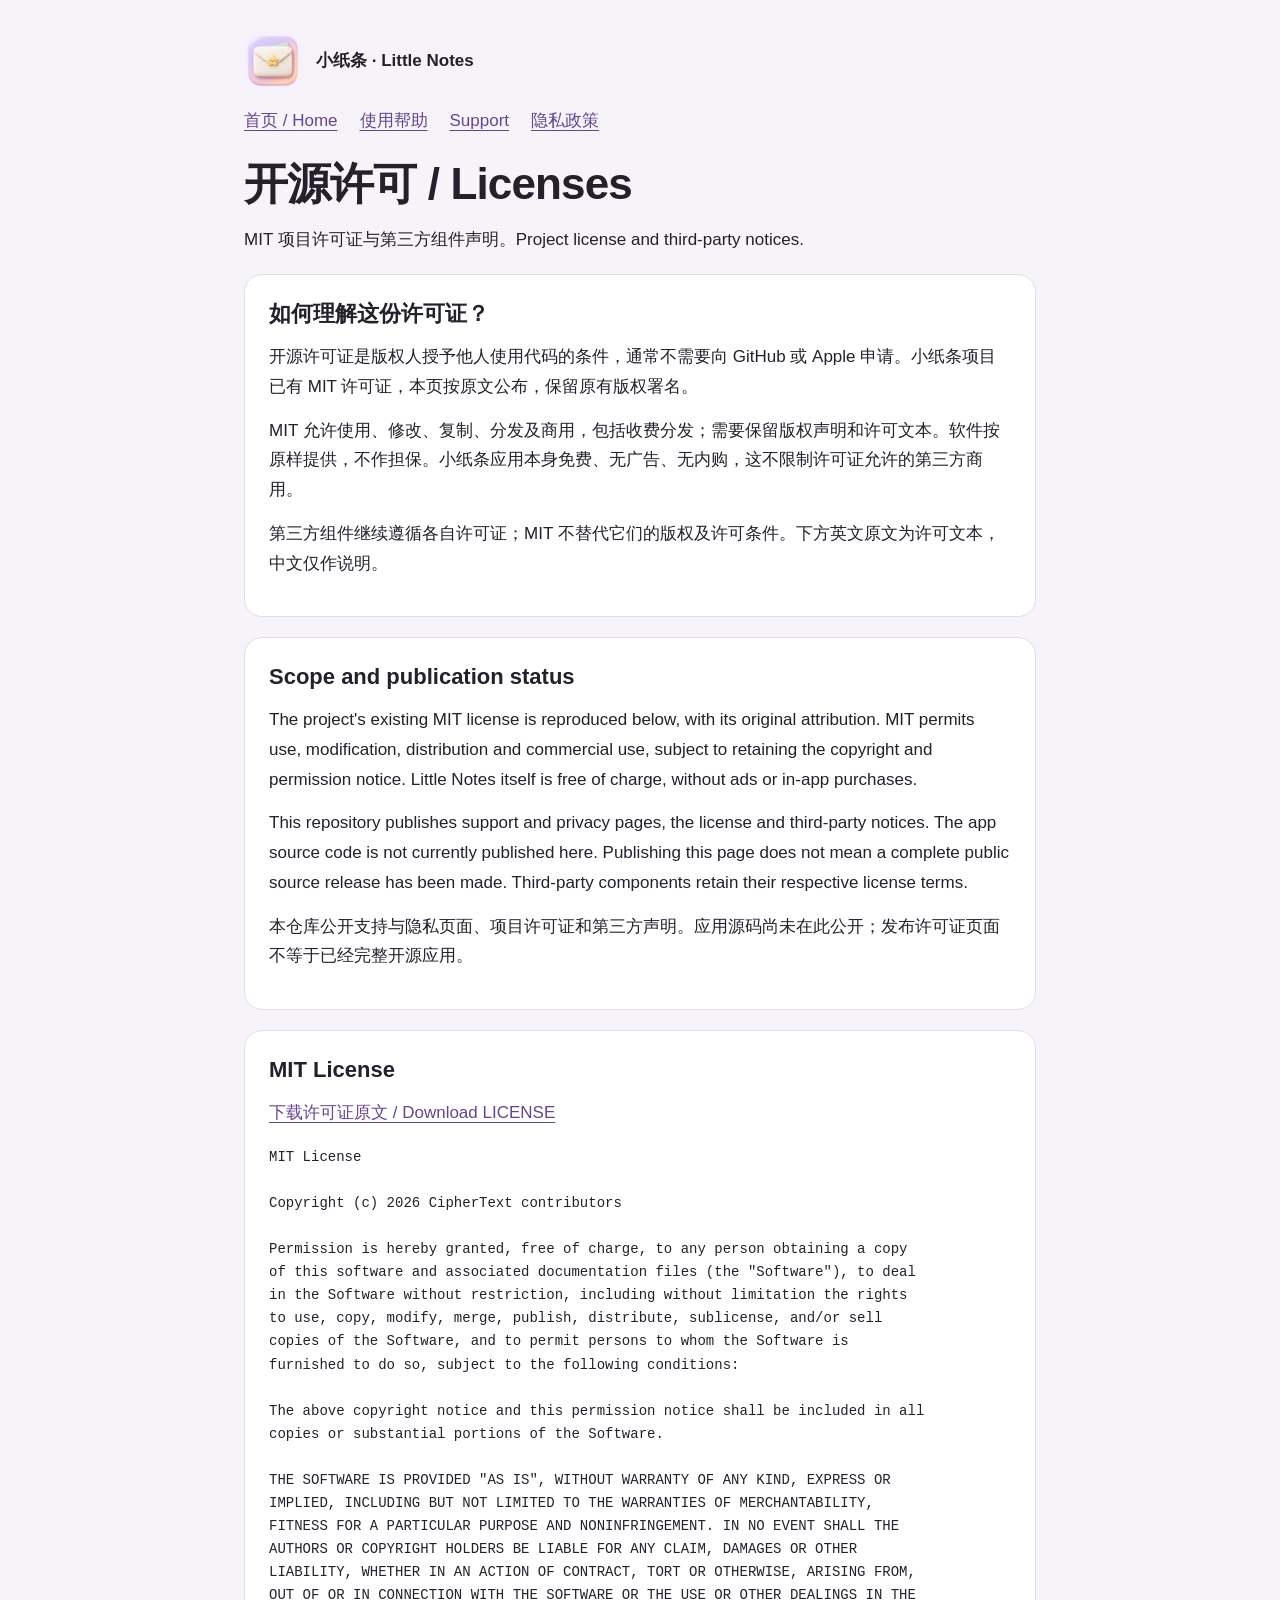
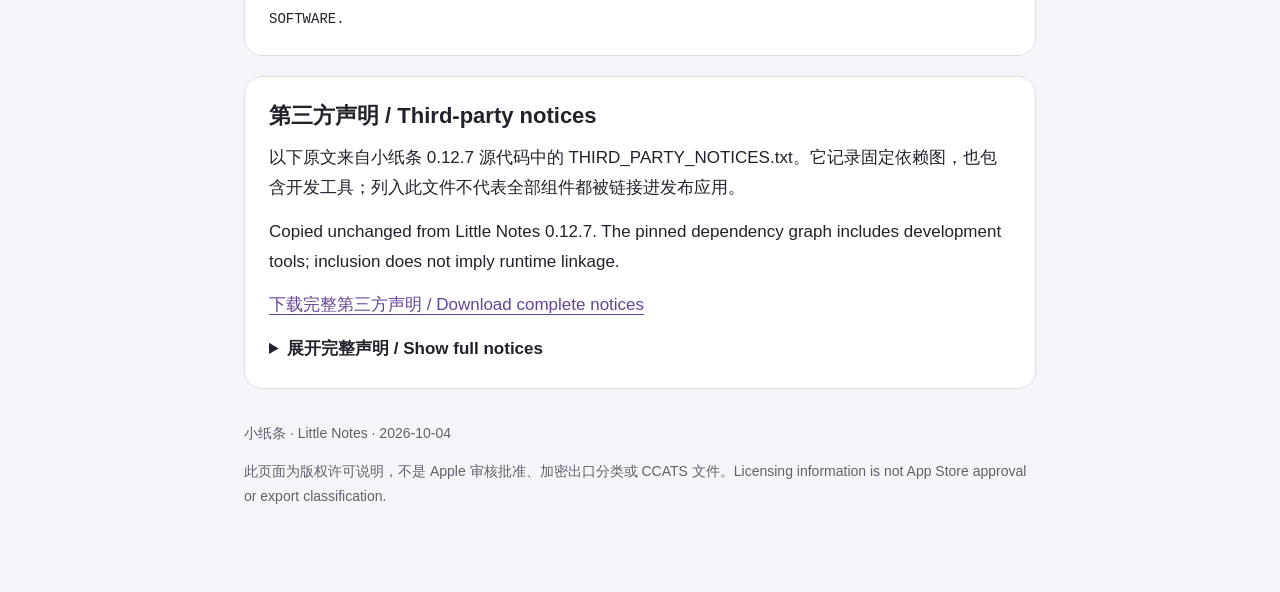
==== licenses.html @ b1f03fab "Publish MIT license and third-party notices Publish the project's existing MIT license and unchanged" ====
<!doctype html>
<html lang="zh-Hans"><head><meta charset="utf-8"><meta name="viewport" content="width=device-width,initial-scale=1"><meta name="description" content="小纸条的 MIT 许可证与第三方开源声明。Little Notes MIT license and third-party notices."><title>开源许可 · Licenses · 小纸条</title><link rel="stylesheet" href="style.css"></head>
<body><main><header><div class="brand"><img src="icon.png" alt="" width="58" height="58"><span>小纸条 · Little Notes</span></div><nav aria-label="Navigation"><a href="index.html">首页 / Home</a><a href="support-zh-Hans.html">使用帮助</a><a href="support-en.html" lang="en">Support</a><a href="privacy-zh-Hans.html">隐私政策</a></nav><h1>开源许可 <span lang="en">/ Licenses</span></h1><p>MIT 项目许可证与第三方组件声明。<span lang="en">Project license and third-party notices.</span></p></header>
<section><h2>如何理解这份许可证？</h2><p>开源许可证是版权人授予他人使用代码的条件，通常不需要向 GitHub 或 Apple 申请。小纸条项目已有 MIT 许可证，本页按原文公布，保留原有版权署名。</p><p>MIT 允许使用、修改、复制、分发及商用，包括收费分发；需要保留版权声明和许可文本。软件按原样提供，不作担保。小纸条应用本身免费、无广告、无内购，这不限制许可证允许的第三方商用。</p><p>第三方组件继续遵循各自许可证；MIT 不替代它们的版权及许可条件。下方英文原文为许可文本，中文仅作说明。</p></section>
<section lang="en"><h2>Scope and publication status</h2><p>The project's existing MIT license is reproduced below, with its original attribution. MIT permits use, modification, distribution and commercial use, subject to retaining the copyright and permission notice. Little Notes itself is free of charge, without ads or in-app purchases.</p><p>This repository publishes support and privacy pages, the license and third-party notices. The app source code is not currently published here. Publishing this page does not mean a complete public source release has been made. Third-party components retain their respective license terms.</p><p>本仓库公开支持与隐私页面、项目许可证和第三方声明。应用源码尚未在此公开；发布许可证页面不等于已经完整开源应用。</p></section>
<section><h2>MIT License</h2><p><a href="LICENSE" download>下载许可证原文 / Download LICENSE</a></p><pre class="license-text">MIT License

Copyright (c) 2026 CipherText contributors

Permission is hereby granted, free of charge, to any person obtaining a copy
of this software and associated documentation files (the &quot;Software&quot;), to deal
in the Software without restriction, including without limitation the rights
to use, copy, modify, merge, publish, distribute, sublicense, and/or sell
copies of the Software, and to permit persons to whom the Software is
furnished to do so, subject to the following conditions:

The above copyright notice and this permission notice shall be included in all
copies or substantial portions of the Software.

THE SOFTWARE IS PROVIDED &quot;AS IS&quot;, WITHOUT WARRANTY OF ANY KIND, EXPRESS OR
IMPLIED, INCLUDING BUT NOT LIMITED TO THE WARRANTIES OF MERCHANTABILITY,
FITNESS FOR A PARTICULAR PURPOSE AND NONINFRINGEMENT. IN NO EVENT SHALL THE
AUTHORS OR COPYRIGHT HOLDERS BE LIABLE FOR ANY CLAIM, DAMAGES OR OTHER
LIABILITY, WHETHER IN AN ACTION OF CONTRACT, TORT OR OTHERWISE, ARISING FROM,
OUT OF OR IN CONNECTION WITH THE SOFTWARE OR THE USE OR OTHER DEALINGS IN THE
SOFTWARE.
</pre></section>
<section><h2>第三方声明 / Third-party notices</h2><p>以下原文来自小纸条 0.12.7 源代码中的 THIRD_PARTY_NOTICES.txt。它记录固定依赖图，也包含开发工具；列入此文件不代表全部组件都被链接进发布应用。</p><p lang="en">Copied unchanged from Little Notes 0.12.7. The pinned dependency graph includes development tools; inclusion does not imply runtime linkage.</p><p><a href="THIRD_PARTY_NOTICES.txt" download>下载完整第三方声明 / Download complete notices</a></p><details><summary>展开完整声明 / Show full notices</summary><pre class="license-text">Pinned module graph including developer tools; inclusion does not mean runtime linkage.

--- c2sp.org/CCTV/age v0.0.0-20260829155415-4448f2097b2d ---


The vectors in the `testdata` folder and the files in this top-level directory
are available under the terms of the
[Zero-Clause BSD](https://opensource.org/licenses/0BSD) (reproduced below),
[CC0 1.0](https://creativecommons.org/publicdomain/zero/1.0/), or
[Unlicense](https://unlicense.org/) license, to your choice.

Copyright (c) 2022 The age Authors

Permission to use, copy, modify, and/or distribute this software for any purpose
with or without fee is hereby granted.

**The software is provided &quot;as is&quot; and the author disclaims all warranties with
regard to this software including all implied warranties of merchantability and
fitness. In no event shall the author be liable for any special, direct,
indirect, or consequential damages or any damages whatsoever resulting from loss
of use, data or profits, whether in an action of contract, negligence or other
tortious action, arising out of or in connection with the use or performance of
this software.**

--- filippo.io/age v1.3.2 ---
Copyright 2019 The age Authors
Copyright 2019 Google LLC
Copyright 2022 Filippo Valsorda

Redistribution and use in source and binary forms, with or without
modification, are permitted provided that the following conditions are
met:

   * Redistributions of source code must retain the above copyright
notice, this list of conditions and the following disclaimer.
   * Redistributions in binary form must reproduce the above
copyright notice, this list of conditions and the following disclaimer
in the documentation and/or other materials provided with the
distribution.
   * Neither the name of the age project nor the names of its
contributors may be used to endorse or promote products derived from
this software without specific prior written permission.

THIS SOFTWARE IS PROVIDED BY THE COPYRIGHT HOLDERS AND CONTRIBUTORS
&quot;AS IS&quot; AND ANY EXPRESS OR IMPLIED WARRANTIES, INCLUDING, BUT NOT
LIMITED TO, THE IMPLIED WARRANTIES OF MERCHANTABILITY AND FITNESS FOR
A PARTICULAR PURPOSE ARE DISCLAIMED. IN NO EVENT SHALL THE COPYRIGHT
OWNER OR CONTRIBUTORS BE LIABLE FOR ANY DIRECT, INDIRECT, INCIDENTAL,
SPECIAL, EXEMPLARY, OR CONSEQUENTIAL DAMAGES (INCLUDING, BUT NOT
LIMITED TO, PROCUREMENT OF SUBSTITUTE GOODS OR SERVICES; LOSS OF USE,
DATA, OR PROFITS; OR BUSINESS INTERRUPTION) HOWEVER CAUSED AND ON ANY
THEORY OF LIABILITY, WHETHER IN CONTRACT, STRICT LIABILITY, OR TORT
(INCLUDING NEGLIGENCE OR OTHERWISE) ARISING IN ANY WAY OUT OF THE USE
OF THIS SOFTWARE, EVEN IF ADVISED OF THE POSSIBILITY OF SUCH DAMAGE.

--- filippo.io/edwards25519 v1.2.0 ---
Copyright (c) 2009 The Go Authors. All rights reserved.

Redistribution and use in source and binary forms, with or without
modification, are permitted provided that the following conditions are
met:

   * Redistributions of source code must retain the above copyright
notice, this list of conditions and the following disclaimer.
   * Redistributions in binary form must reproduce the above
copyright notice, this list of conditions and the following disclaimer
in the documentation and/or other materials provided with the
distribution.
   * Neither the name of Google Inc. nor the names of its
contributors may be used to endorse or promote products derived from
this software without specific prior written permission.

THIS SOFTWARE IS PROVIDED BY THE COPYRIGHT HOLDERS AND CONTRIBUTORS
&quot;AS IS&quot; AND ANY EXPRESS OR IMPLIED WARRANTIES, INCLUDING, BUT NOT
LIMITED TO, THE IMPLIED WARRANTIES OF MERCHANTABILITY AND FITNESS FOR
A PARTICULAR PURPOSE ARE DISCLAIMED. IN NO EVENT SHALL THE COPYRIGHT
OWNER OR CONTRIBUTORS BE LIABLE FOR ANY DIRECT, INDIRECT, INCIDENTAL,
SPECIAL, EXEMPLARY, OR CONSEQUENTIAL DAMAGES (INCLUDING, BUT NOT
LIMITED TO, PROCUREMENT OF SUBSTITUTE GOODS OR SERVICES; LOSS OF USE,
DATA, OR PROFITS; OR BUSINESS INTERRUPTION) HOWEVER CAUSED AND ON ANY
THEORY OF LIABILITY, WHETHER IN CONTRACT, STRICT LIABILITY, OR TORT
(INCLUDING NEGLIGENCE OR OTHERWISE) ARISING IN ANY WAY OUT OF THE USE
OF THIS SOFTWARE, EVEN IF ADVISED OF THE POSSIBILITY OF SUCH DAMAGE.

--- filippo.io/hpke v0.4.0 ---
Copyright 2009 The Go Authors.

Redistribution and use in source and binary forms, with or without
modification, are permitted provided that the following conditions are
met:

   * Redistributions of source code must retain the above copyright
notice, this list of conditions and the following disclaimer.
   * Redistributions in binary form must reproduce the above
copyright notice, this list of conditions and the following disclaimer
in the documentation and/or other materials provided with the
distribution.
   * Neither the name of Google LLC nor the names of its
contributors may be used to endorse or promote products derived from
this software without specific prior written permission.

THIS SOFTWARE IS PROVIDED BY THE COPYRIGHT HOLDERS AND CONTRIBUTORS
&quot;AS IS&quot; AND ANY EXPRESS OR IMPLIED WARRANTIES, INCLUDING, BUT NOT
LIMITED TO, THE IMPLIED WARRANTIES OF MERCHANTABILITY AND FITNESS FOR
A PARTICULAR PURPOSE ARE DISCLAIMED. IN NO EVENT SHALL THE COPYRIGHT
OWNER OR CONTRIBUTORS BE LIABLE FOR ANY DIRECT, INDIRECT, INCIDENTAL,
SPECIAL, EXEMPLARY, OR CONSEQUENTIAL DAMAGES (INCLUDING, BUT NOT
LIMITED TO, PROCUREMENT OF SUBSTITUTE GOODS OR SERVICES; LOSS OF USE,
DATA, OR PROFITS; OR BUSINESS INTERRUPTION) HOWEVER CAUSED AND ON ANY
THEORY OF LIABILITY, WHETHER IN CONTRACT, STRICT LIABILITY, OR TORT
(INCLUDING NEGLIGENCE OR OTHERWISE) ARISING IN ANY WAY OUT OF THE USE
OF THIS SOFTWARE, EVEN IF ADVISED OF THE POSSIBILITY OF SUCH DAMAGE.

--- filippo.io/nistec v0.0.4 ---
Copyright 2009 The Go Authors.

Redistribution and use in source and binary forms, with or without
modification, are permitted provided that the following conditions are
met:

   * Redistributions of source code must retain the above copyright
notice, this list of conditions and the following disclaimer.
   * Redistributions in binary form must reproduce the above
copyright notice, this list of conditions and the following disclaimer
in the documentation and/or other materials provided with the
distribution.
   * Neither the name of Google LLC nor the names of its
contributors may be used to endorse or promote products derived from
this software without specific prior written permission.

THIS SOFTWARE IS PROVIDED BY THE COPYRIGHT HOLDERS AND CONTRIBUTORS
&quot;AS IS&quot; AND ANY EXPRESS OR IMPLIED WARRANTIES, INCLUDING, BUT NOT
LIMITED TO, THE IMPLIED WARRANTIES OF MERCHANTABILITY AND FITNESS FOR
A PARTICULAR PURPOSE ARE DISCLAIMED. IN NO EVENT SHALL THE COPYRIGHT
OWNER OR CONTRIBUTORS BE LIABLE FOR ANY DIRECT, INDIRECT, INCIDENTAL,
SPECIAL, EXEMPLARY, OR CONSEQUENTIAL DAMAGES (INCLUDING, BUT NOT
LIMITED TO, PROCUREMENT OF SUBSTITUTE GOODS OR SERVICES; LOSS OF USE,
DATA, OR PROFITS; OR BUSINESS INTERRUPTION) HOWEVER CAUSED AND ON ANY
THEORY OF LIABILITY, WHETHER IN CONTRACT, STRICT LIABILITY, OR TORT
(INCLUDING NEGLIGENCE OR OTHERWISE) ARISING IN ANY WAY OUT OF THE USE
OF THIS SOFTWARE, EVEN IF ADVISED OF THE POSSIBILITY OF SUCH DAMAGE.

--- github.com/google/go-cmp v0.6.0 ---
Copyright (c) 2017 The Go Authors. All rights reserved.

Redistribution and use in source and binary forms, with or without
modification, are permitted provided that the following conditions are
met:

   * Redistributions of source code must retain the above copyright
notice, this list of conditions and the following disclaimer.
   * Redistributions in binary form must reproduce the above
copyright notice, this list of conditions and the following disclaimer
in the documentation and/or other materials provided with the
distribution.
   * Neither the name of Google Inc. nor the names of its
contributors may be used to endorse or promote products derived from
this software without specific prior written permission.

THIS SOFTWARE IS PROVIDED BY THE COPYRIGHT HOLDERS AND CONTRIBUTORS
&quot;AS IS&quot; AND ANY EXPRESS OR IMPLIED WARRANTIES, INCLUDING, BUT NOT
LIMITED TO, THE IMPLIED WARRANTIES OF MERCHANTABILITY AND FITNESS FOR
A PARTICULAR PURPOSE ARE DISCLAIMED. IN NO EVENT SHALL THE COPYRIGHT
OWNER OR CONTRIBUTORS BE LIABLE FOR ANY DIRECT, INDIRECT, INCIDENTAL,
SPECIAL, EXEMPLARY, OR CONSEQUENTIAL DAMAGES (INCLUDING, BUT NOT
LIMITED TO, PROCUREMENT OF SUBSTITUTE GOODS OR SERVICES; LOSS OF USE,
DATA, OR PROFITS; OR BUSINESS INTERRUPTION) HOWEVER CAUSED AND ON ANY
THEORY OF LIABILITY, WHETHER IN CONTRACT, STRICT LIABILITY, OR TORT
(INCLUDING NEGLIGENCE OR OTHERWISE) ARISING IN ANY WAY OUT OF THE USE
OF THIS SOFTWARE, EVEN IF ADVISED OF THE POSSIBILITY OF SUCH DAMAGE.

--- github.com/rogpeppe/go-internal v1.16.0 ---
Copyright (c) 2018 The Go Authors. All rights reserved.

Redistribution and use in source and binary forms, with or without
modification, are permitted provided that the following conditions are
met:

   * Redistributions of source code must retain the above copyright
notice, this list of conditions and the following disclaimer.
   * Redistributions in binary form must reproduce the above
copyright notice, this list of conditions and the following disclaimer
in the documentation and/or other materials provided with the
distribution.
   * Neither the name of Google Inc. nor the names of its
contributors may be used to endorse or promote products derived from
this software without specific prior written permission.

THIS SOFTWARE IS PROVIDED BY THE COPYRIGHT HOLDERS AND CONTRIBUTORS
&quot;AS IS&quot; AND ANY EXPRESS OR IMPLIED WARRANTIES, INCLUDING, BUT NOT
LIMITED TO, THE IMPLIED WARRANTIES OF MERCHANTABILITY AND FITNESS FOR
A PARTICULAR PURPOSE ARE DISCLAIMED. IN NO EVENT SHALL THE COPYRIGHT
OWNER OR CONTRIBUTORS BE LIABLE FOR ANY DIRECT, INDIRECT, INCIDENTAL,
SPECIAL, EXEMPLARY, OR CONSEQUENTIAL DAMAGES (INCLUDING, BUT NOT
LIMITED TO, PROCUREMENT OF SUBSTITUTE GOODS OR SERVICES; LOSS OF USE,
DATA, OR PROFITS; OR BUSINESS INTERRUPTION) HOWEVER CAUSED AND ON ANY
THEORY OF LIABILITY, WHETHER IN CONTRACT, STRICT LIABILITY, OR TORT
(INCLUDING NEGLIGENCE OR OTHERWISE) ARISING IN ANY WAY OUT OF THE USE
OF THIS SOFTWARE, EVEN IF ADVISED OF THE POSSIBILITY OF SUCH DAMAGE.

--- github.com/yuin/goldmark v1.4.13 ---
MIT License

Copyright (c) 2019 Yusuke Inuzuka

Permission is hereby granted, free of charge, to any person obtaining a copy
of this software and associated documentation files (the &quot;Software&quot;), to deal
in the Software without restriction, including without limitation the rights
to use, copy, modify, merge, publish, distribute, sublicense, and/or sell
copies of the Software, and to permit persons to whom the Software is
furnished to do so, subject to the following conditions:

The above copyright notice and this permission notice shall be included in all
copies or substantial portions of the Software.

THE SOFTWARE IS PROVIDED &quot;AS IS&quot;, WITHOUT WARRANTY OF ANY KIND, EXPRESS OR
IMPLIED, INCLUDING BUT NOT LIMITED TO THE WARRANTIES OF MERCHANTABILITY,
FITNESS FOR A PARTICULAR PURPOSE AND NONINFRINGEMENT. IN NO EVENT SHALL THE
AUTHORS OR COPYRIGHT HOLDERS BE LIABLE FOR ANY CLAIM, DAMAGES OR OTHER
LIABILITY, WHETHER IN AN ACTION OF CONTRACT, TORT OR OTHERWISE, ARISING FROM,
OUT OF OR IN CONNECTION WITH THE SOFTWARE OR THE USE OR OTHER DEALINGS IN THE
SOFTWARE.

--- golang.org/x/crypto v0.56.0 ---
Copyright 2009 The Go Authors.

Redistribution and use in source and binary forms, with or without
modification, are permitted provided that the following conditions are
met:

   * Redistributions of source code must retain the above copyright
notice, this list of conditions and the following disclaimer.
   * Redistributions in binary form must reproduce the above
copyright notice, this list of conditions and the following disclaimer
in the documentation and/or other materials provided with the
distribution.
   * Neither the name of Google LLC nor the names of its
contributors may be used to endorse or promote products derived from
this software without specific prior written permission.

THIS SOFTWARE IS PROVIDED BY THE COPYRIGHT HOLDERS AND CONTRIBUTORS
&quot;AS IS&quot; AND ANY EXPRESS OR IMPLIED WARRANTIES, INCLUDING, BUT NOT
LIMITED TO, THE IMPLIED WARRANTIES OF MERCHANTABILITY AND FITNESS FOR
A PARTICULAR PURPOSE ARE DISCLAIMED. IN NO EVENT SHALL THE COPYRIGHT
OWNER OR CONTRIBUTORS BE LIABLE FOR ANY DIRECT, INDIRECT, INCIDENTAL,
SPECIAL, EXEMPLARY, OR CONSEQUENTIAL DAMAGES (INCLUDING, BUT NOT
LIMITED TO, PROCUREMENT OF SUBSTITUTE GOODS OR SERVICES; LOSS OF USE,
DATA, OR PROFITS; OR BUSINESS INTERRUPTION) HOWEVER CAUSED AND ON ANY
THEORY OF LIABILITY, WHETHER IN CONTRACT, STRICT LIABILITY, OR TORT
(INCLUDING NEGLIGENCE OR OTHERWISE) ARISING IN ANY WAY OUT OF THE USE
OF THIS SOFTWARE, EVEN IF ADVISED OF THE POSSIBILITY OF SUCH DAMAGE.

--- golang.org/x/exp/shiny v0.0.0-20260824195058-e88cd73687aa ---
Copyright 2009 The Go Authors.

Redistribution and use in source and binary forms, with or without
modification, are permitted provided that the following conditions are
met:

   * Redistributions of source code must retain the above copyright
notice, this list of conditions and the following disclaimer.
   * Redistributions in binary form must reproduce the above
copyright notice, this list of conditions and the following disclaimer
in the documentation and/or other materials provided with the
distribution.
   * Neither the name of Google LLC nor the names of its
contributors may be used to endorse or promote products derived from
this software without specific prior written permission.

THIS SOFTWARE IS PROVIDED BY THE COPYRIGHT HOLDERS AND CONTRIBUTORS
&quot;AS IS&quot; AND ANY EXPRESS OR IMPLIED WARRANTIES, INCLUDING, BUT NOT
LIMITED TO, THE IMPLIED WARRANTIES OF MERCHANTABILITY AND FITNESS FOR
A PARTICULAR PURPOSE ARE DISCLAIMED. IN NO EVENT SHALL THE COPYRIGHT
OWNER OR CONTRIBUTORS BE LIABLE FOR ANY DIRECT, INDIRECT, INCIDENTAL,
SPECIAL, EXEMPLARY, OR CONSEQUENTIAL DAMAGES (INCLUDING, BUT NOT
LIMITED TO, PROCUREMENT OF SUBSTITUTE GOODS OR SERVICES; LOSS OF USE,
DATA, OR PROFITS; OR BUSINESS INTERRUPTION) HOWEVER CAUSED AND ON ANY
THEORY OF LIABILITY, WHETHER IN CONTRACT, STRICT LIABILITY, OR TORT
(INCLUDING NEGLIGENCE OR OTHERWISE) ARISING IN ANY WAY OUT OF THE USE
OF THIS SOFTWARE, EVEN IF ADVISED OF THE POSSIBILITY OF SUCH DAMAGE.

--- golang.org/x/image v0.46.0 ---
Copyright 2009 The Go Authors.

Redistribution and use in source and binary forms, with or without
modification, are permitted provided that the following conditions are
met:

   * Redistributions of source code must retain the above copyright
notice, this list of conditions and the following disclaimer.
   * Redistributions in binary form must reproduce the above
copyright notice, this list of conditions and the following disclaimer
in the documentation and/or other materials provided with the
distribution.
   * Neither the name of Google LLC nor the names of its
contributors may be used to endorse or promote products derived from
this software without specific prior written permission.

THIS SOFTWARE IS PROVIDED BY THE COPYRIGHT HOLDERS AND CONTRIBUTORS
&quot;AS IS&quot; AND ANY EXPRESS OR IMPLIED WARRANTIES, INCLUDING, BUT NOT
LIMITED TO, THE IMPLIED WARRANTIES OF MERCHANTABILITY AND FITNESS FOR
A PARTICULAR PURPOSE ARE DISCLAIMED. IN NO EVENT SHALL THE COPYRIGHT
OWNER OR CONTRIBUTORS BE LIABLE FOR ANY DIRECT, INDIRECT, INCIDENTAL,
SPECIAL, EXEMPLARY, OR CONSEQUENTIAL DAMAGES (INCLUDING, BUT NOT
LIMITED TO, PROCUREMENT OF SUBSTITUTE GOODS OR SERVICES; LOSS OF USE,
DATA, OR PROFITS; OR BUSINESS INTERRUPTION) HOWEVER CAUSED AND ON ANY
THEORY OF LIABILITY, WHETHER IN CONTRACT, STRICT LIABILITY, OR TORT
(INCLUDING NEGLIGENCE OR OTHERWISE) ARISING IN ANY WAY OUT OF THE USE
OF THIS SOFTWARE, EVEN IF ADVISED OF THE POSSIBILITY OF SUCH DAMAGE.

--- golang.org/x/mobile v0.0.0-20260908204917-8b95e45f8d3e ---
Copyright 2009 The Go Authors.

Redistribution and use in source and binary forms, with or without
modification, are permitted provided that the following conditions are
met:

   * Redistributions of source code must retain the above copyright
notice, this list of conditions and the following disclaimer.
   * Redistributions in binary form must reproduce the above
copyright notice, this list of conditions and the following disclaimer
in the documentation and/or other materials provided with the
distribution.
   * Neither the name of Google LLC nor the names of its
contributors may be used to endorse or promote products derived from
this software without specific prior written permission.

THIS SOFTWARE IS PROVIDED BY THE COPYRIGHT HOLDERS AND CONTRIBUTORS
&quot;AS IS&quot; AND ANY EXPRESS OR IMPLIED WARRANTIES, INCLUDING, BUT NOT
LIMITED TO, THE IMPLIED WARRANTIES OF MERCHANTABILITY AND FITNESS FOR
A PARTICULAR PURPOSE ARE DISCLAIMED. IN NO EVENT SHALL THE COPYRIGHT
OWNER OR CONTRIBUTORS BE LIABLE FOR ANY DIRECT, INDIRECT, INCIDENTAL,
SPECIAL, EXEMPLARY, OR CONSEQUENTIAL DAMAGES (INCLUDING, BUT NOT
LIMITED TO, PROCUREMENT OF SUBSTITUTE GOODS OR SERVICES; LOSS OF USE,
DATA, OR PROFITS; OR BUSINESS INTERRUPTION) HOWEVER CAUSED AND ON ANY
THEORY OF LIABILITY, WHETHER IN CONTRACT, STRICT LIABILITY, OR TORT
(INCLUDING NEGLIGENCE OR OTHERWISE) ARISING IN ANY WAY OUT OF THE USE
OF THIS SOFTWARE, EVEN IF ADVISED OF THE POSSIBILITY OF SUCH DAMAGE.

--- golang.org/x/mod v0.41.0 ---
Copyright 2009 The Go Authors.

Redistribution and use in source and binary forms, with or without
modification, are permitted provided that the following conditions are
met:

   * Redistributions of source code must retain the above copyright
notice, this list of conditions and the following disclaimer.
   * Redistributions in binary form must reproduce the above
copyright notice, this list of conditions and the following disclaimer
in the documentation and/or other materials provided with the
distribution.
   * Neither the name of Google LLC nor the names of its
contributors may be used to endorse or promote products derived from
this software without specific prior written permission.

THIS SOFTWARE IS PROVIDED BY THE COPYRIGHT HOLDERS AND CONTRIBUTORS
&quot;AS IS&quot; AND ANY EXPRESS OR IMPLIED WARRANTIES, INCLUDING, BUT NOT
LIMITED TO, THE IMPLIED WARRANTIES OF MERCHANTABILITY AND FITNESS FOR
A PARTICULAR PURPOSE ARE DISCLAIMED. IN NO EVENT SHALL THE COPYRIGHT
OWNER OR CONTRIBUTORS BE LIABLE FOR ANY DIRECT, INDIRECT, INCIDENTAL,
SPECIAL, EXEMPLARY, OR CONSEQUENTIAL DAMAGES (INCLUDING, BUT NOT
LIMITED TO, PROCUREMENT OF SUBSTITUTE GOODS OR SERVICES; LOSS OF USE,
DATA, OR PROFITS; OR BUSINESS INTERRUPTION) HOWEVER CAUSED AND ON ANY
THEORY OF LIABILITY, WHETHER IN CONTRACT, STRICT LIABILITY, OR TORT
(INCLUDING NEGLIGENCE OR OTHERWISE) ARISING IN ANY WAY OUT OF THE USE
OF THIS SOFTWARE, EVEN IF ADVISED OF THE POSSIBILITY OF SUCH DAMAGE.

--- golang.org/x/net v0.59.0 ---
Copyright 2009 The Go Authors.

Redistribution and use in source and binary forms, with or without
modification, are permitted provided that the following conditions are
met:

   * Redistributions of source code must retain the above copyright
notice, this list of conditions and the following disclaimer.
   * Redistributions in binary form must reproduce the above
copyright notice, this list of conditions and the following disclaimer
in the documentation and/or other materials provided with the
distribution.
   * Neither the name of Google LLC nor the names of its
contributors may be used to endorse or promote products derived from
this software without specific prior written permission.

THIS SOFTWARE IS PROVIDED BY THE COPYRIGHT HOLDERS AND CONTRIBUTORS
&quot;AS IS&quot; AND ANY EXPRESS OR IMPLIED WARRANTIES, INCLUDING, BUT NOT
LIMITED TO, THE IMPLIED WARRANTIES OF MERCHANTABILITY AND FITNESS FOR
A PARTICULAR PURPOSE ARE DISCLAIMED. IN NO EVENT SHALL THE COPYRIGHT
OWNER OR CONTRIBUTORS BE LIABLE FOR ANY DIRECT, INDIRECT, INCIDENTAL,
SPECIAL, EXEMPLARY, OR CONSEQUENTIAL DAMAGES (INCLUDING, BUT NOT
LIMITED TO, PROCUREMENT OF SUBSTITUTE GOODS OR SERVICES; LOSS OF USE,
DATA, OR PROFITS; OR BUSINESS INTERRUPTION) HOWEVER CAUSED AND ON ANY
THEORY OF LIABILITY, WHETHER IN CONTRACT, STRICT LIABILITY, OR TORT
(INCLUDING NEGLIGENCE OR OTHERWISE) ARISING IN ANY WAY OUT OF THE USE
OF THIS SOFTWARE, EVEN IF ADVISED OF THE POSSIBILITY OF SUCH DAMAGE.

--- golang.org/x/sync v0.23.0 ---
Copyright 2009 The Go Authors.

Redistribution and use in source and binary forms, with or without
modification, are permitted provided that the following conditions are
met:

   * Redistributions of source code must retain the above copyright
notice, this list of conditions and the following disclaimer.
   * Redistributions in binary form must reproduce the above
copyright notice, this list of conditions and the following disclaimer
in the documentation and/or other materials provided with the
distribution.
   * Neither the name of Google LLC nor the names of its
contributors may be used to endorse or promote products derived from
this software without specific prior written permission.

THIS SOFTWARE IS PROVIDED BY THE COPYRIGHT HOLDERS AND CONTRIBUTORS
&quot;AS IS&quot; AND ANY EXPRESS OR IMPLIED WARRANTIES, INCLUDING, BUT NOT
LIMITED TO, THE IMPLIED WARRANTIES OF MERCHANTABILITY AND FITNESS FOR
A PARTICULAR PURPOSE ARE DISCLAIMED. IN NO EVENT SHALL THE COPYRIGHT
OWNER OR CONTRIBUTORS BE LIABLE FOR ANY DIRECT, INDIRECT, INCIDENTAL,
SPECIAL, EXEMPLARY, OR CONSEQUENTIAL DAMAGES (INCLUDING, BUT NOT
LIMITED TO, PROCUREMENT OF SUBSTITUTE GOODS OR SERVICES; LOSS OF USE,
DATA, OR PROFITS; OR BUSINESS INTERRUPTION) HOWEVER CAUSED AND ON ANY
THEORY OF LIABILITY, WHETHER IN CONTRACT, STRICT LIABILITY, OR TORT
(INCLUDING NEGLIGENCE OR OTHERWISE) ARISING IN ANY WAY OUT OF THE USE
OF THIS SOFTWARE, EVEN IF ADVISED OF THE POSSIBILITY OF SUCH DAMAGE.

--- golang.org/x/sys v0.48.0 ---
Copyright 2009 The Go Authors.

Redistribution and use in source and binary forms, with or without
modification, are permitted provided that the following conditions are
met:

   * Redistributions of source code must retain the above copyright
notice, this list of conditions and the following disclaimer.
   * Redistributions in binary form must reproduce the above
copyright notice, this list of conditions and the following disclaimer
in the documentation and/or other materials provided with the
distribution.
   * Neither the name of Google LLC nor the names of its
contributors may be used to endorse or promote products derived from
this software without specific prior written permission.

THIS SOFTWARE IS PROVIDED BY THE COPYRIGHT HOLDERS AND CONTRIBUTORS
&quot;AS IS&quot; AND ANY EXPRESS OR IMPLIED WARRANTIES, INCLUDING, BUT NOT
LIMITED TO, THE IMPLIED WARRANTIES OF MERCHANTABILITY AND FITNESS FOR
A PARTICULAR PURPOSE ARE DISCLAIMED. IN NO EVENT SHALL THE COPYRIGHT
OWNER OR CONTRIBUTORS BE LIABLE FOR ANY DIRECT, INDIRECT, INCIDENTAL,
SPECIAL, EXEMPLARY, OR CONSEQUENTIAL DAMAGES (INCLUDING, BUT NOT
LIMITED TO, PROCUREMENT OF SUBSTITUTE GOODS OR SERVICES; LOSS OF USE,
DATA, OR PROFITS; OR BUSINESS INTERRUPTION) HOWEVER CAUSED AND ON ANY
THEORY OF LIABILITY, WHETHER IN CONTRACT, STRICT LIABILITY, OR TORT
(INCLUDING NEGLIGENCE OR OTHERWISE) ARISING IN ANY WAY OUT OF THE USE
OF THIS SOFTWARE, EVEN IF ADVISED OF THE POSSIBILITY OF SUCH DAMAGE.

--- golang.org/x/telemetry v0.0.0-20260908163034-4bcc4b2ee518 ---
Copyright 2009 The Go Authors.

Redistribution and use in source and binary forms, with or without
modification, are permitted provided that the following conditions are
met:

   * Redistributions of source code must retain the above copyright
notice, this list of conditions and the following disclaimer.
   * Redistributions in binary form must reproduce the above
copyright notice, this list of conditions and the following disclaimer
in the documentation and/or other materials provided with the
distribution.
   * Neither the name of Google LLC nor the names of its
contributors may be used to endorse or promote products derived from
this software without specific prior written permission.

THIS SOFTWARE IS PROVIDED BY THE COPYRIGHT HOLDERS AND CONTRIBUTORS
&quot;AS IS&quot; AND ANY EXPRESS OR IMPLIED WARRANTIES, INCLUDING, BUT NOT
LIMITED TO, THE IMPLIED WARRANTIES OF MERCHANTABILITY AND FITNESS FOR
A PARTICULAR PURPOSE ARE DISCLAIMED. IN NO EVENT SHALL THE COPYRIGHT
OWNER OR CONTRIBUTORS BE LIABLE FOR ANY DIRECT, INDIRECT, INCIDENTAL,
SPECIAL, EXEMPLARY, OR CONSEQUENTIAL DAMAGES (INCLUDING, BUT NOT
LIMITED TO, PROCUREMENT OF SUBSTITUTE GOODS OR SERVICES; LOSS OF USE,
DATA, OR PROFITS; OR BUSINESS INTERRUPTION) HOWEVER CAUSED AND ON ANY
THEORY OF LIABILITY, WHETHER IN CONTRACT, STRICT LIABILITY, OR TORT
(INCLUDING NEGLIGENCE OR OTHERWISE) ARISING IN ANY WAY OUT OF THE USE
OF THIS SOFTWARE, EVEN IF ADVISED OF THE POSSIBILITY OF SUCH DAMAGE.

--- golang.org/x/term v0.45.0 ---
Copyright 2009 The Go Authors.

Redistribution and use in source and binary forms, with or without
modification, are permitted provided that the following conditions are
met:

   * Redistributions of source code must retain the above copyright
notice, this list of conditions and the following disclaimer.
   * Redistributions in binary form must reproduce the above
copyright notice, this list of conditions and the following disclaimer
in the documentation and/or other materials provided with the
distribution.
   * Neither the name of Google LLC nor the names of its
contributors may be used to endorse or promote products derived from
this software without specific prior written permission.

THIS SOFTWARE IS PROVIDED BY THE COPYRIGHT HOLDERS AND CONTRIBUTORS
&quot;AS IS&quot; AND ANY EXPRESS OR IMPLIED WARRANTIES, INCLUDING, BUT NOT
LIMITED TO, THE IMPLIED WARRANTIES OF MERCHANTABILITY AND FITNESS FOR
A PARTICULAR PURPOSE ARE DISCLAIMED. IN NO EVENT SHALL THE COPYRIGHT
OWNER OR CONTRIBUTORS BE LIABLE FOR ANY DIRECT, INDIRECT, INCIDENTAL,
SPECIAL, EXEMPLARY, OR CONSEQUENTIAL DAMAGES (INCLUDING, BUT NOT
LIMITED TO, PROCUREMENT OF SUBSTITUTE GOODS OR SERVICES; LOSS OF USE,
DATA, OR PROFITS; OR BUSINESS INTERRUPTION) HOWEVER CAUSED AND ON ANY
THEORY OF LIABILITY, WHETHER IN CONTRACT, STRICT LIABILITY, OR TORT
(INCLUDING NEGLIGENCE OR OTHERWISE) ARISING IN ANY WAY OUT OF THE USE
OF THIS SOFTWARE, EVEN IF ADVISED OF THE POSSIBILITY OF SUCH DAMAGE.

--- golang.org/x/text v0.41.0 ---
Copyright 2009 The Go Authors.

Redistribution and use in source and binary forms, with or without
modification, are permitted provided that the following conditions are
met:

   * Redistributions of source code must retain the above copyright
notice, this list of conditions and the following disclaimer.
   * Redistributions in binary form must reproduce the above
copyright notice, this list of conditions and the following disclaimer
in the documentation and/or other materials provided with the
distribution.
   * Neither the name of Google LLC nor the names of its
contributors may be used to endorse or promote products derived from
this software without specific prior written permission.

THIS SOFTWARE IS PROVIDED BY THE COPYRIGHT HOLDERS AND CONTRIBUTORS
&quot;AS IS&quot; AND ANY EXPRESS OR IMPLIED WARRANTIES, INCLUDING, BUT NOT
LIMITED TO, THE IMPLIED WARRANTIES OF MERCHANTABILITY AND FITNESS FOR
A PARTICULAR PURPOSE ARE DISCLAIMED. IN NO EVENT SHALL THE COPYRIGHT
OWNER OR CONTRIBUTORS BE LIABLE FOR ANY DIRECT, INDIRECT, INCIDENTAL,
SPECIAL, EXEMPLARY, OR CONSEQUENTIAL DAMAGES (INCLUDING, BUT NOT
LIMITED TO, PROCUREMENT OF SUBSTITUTE GOODS OR SERVICES; LOSS OF USE,
DATA, OR PROFITS; OR BUSINESS INTERRUPTION) HOWEVER CAUSED AND ON ANY
THEORY OF LIABILITY, WHETHER IN CONTRACT, STRICT LIABILITY, OR TORT
(INCLUDING NEGLIGENCE OR OTHERWISE) ARISING IN ANY WAY OUT OF THE USE
OF THIS SOFTWARE, EVEN IF ADVISED OF THE POSSIBILITY OF SUCH DAMAGE.

--- golang.org/x/tools v0.50.0 ---
Copyright 2009 The Go Authors.

Redistribution and use in source and binary forms, with or without
modification, are permitted provided that the following conditions are
met:

   * Redistributions of source code must retain the above copyright
notice, this list of conditions and the following disclaimer.
   * Redistributions in binary form must reproduce the above
copyright notice, this list of conditions and the following disclaimer
in the documentation and/or other materials provided with the
distribution.
   * Neither the name of Google LLC nor the names of its
contributors may be used to endorse or promote products derived from
this software without specific prior written permission.

THIS SOFTWARE IS PROVIDED BY THE COPYRIGHT HOLDERS AND CONTRIBUTORS
&quot;AS IS&quot; AND ANY EXPRESS OR IMPLIED WARRANTIES, INCLUDING, BUT NOT
LIMITED TO, THE IMPLIED WARRANTIES OF MERCHANTABILITY AND FITNESS FOR
A PARTICULAR PURPOSE ARE DISCLAIMED. IN NO EVENT SHALL THE COPYRIGHT
OWNER OR CONTRIBUTORS BE LIABLE FOR ANY DIRECT, INDIRECT, INCIDENTAL,
SPECIAL, EXEMPLARY, OR CONSEQUENTIAL DAMAGES (INCLUDING, BUT NOT
LIMITED TO, PROCUREMENT OF SUBSTITUTE GOODS OR SERVICES; LOSS OF USE,
DATA, OR PROFITS; OR BUSINESS INTERRUPTION) HOWEVER CAUSED AND ON ANY
THEORY OF LIABILITY, WHETHER IN CONTRACT, STRICT LIABILITY, OR TORT
(INCLUDING NEGLIGENCE OR OTHERWISE) ARISING IN ANY WAY OUT OF THE USE
OF THIS SOFTWARE, EVEN IF ADVISED OF THE POSSIBILITY OF SUCH DAMAGE.

--- golang.org/x/tools/go/expect v0.1.1-deprecated ---
Copyright 2009 The Go Authors.

Redistribution and use in source and binary forms, with or without
modification, are permitted provided that the following conditions are
met:

   * Redistributions of source code must retain the above copyright
notice, this list of conditions and the following disclaimer.
   * Redistributions in binary form must reproduce the above
copyright notice, this list of conditions and the following disclaimer
in the documentation and/or other materials provided with the
distribution.
   * Neither the name of Google LLC nor the names of its
contributors may be used to endorse or promote products derived from
this software without specific prior written permission.

THIS SOFTWARE IS PROVIDED BY THE COPYRIGHT HOLDERS AND CONTRIBUTORS
&quot;AS IS&quot; AND ANY EXPRESS OR IMPLIED WARRANTIES, INCLUDING, BUT NOT
LIMITED TO, THE IMPLIED WARRANTIES OF MERCHANTABILITY AND FITNESS FOR
A PARTICULAR PURPOSE ARE DISCLAIMED. IN NO EVENT SHALL THE COPYRIGHT
OWNER OR CONTRIBUTORS BE LIABLE FOR ANY DIRECT, INDIRECT, INCIDENTAL,
SPECIAL, EXEMPLARY, OR CONSEQUENTIAL DAMAGES (INCLUDING, BUT NOT
LIMITED TO, PROCUREMENT OF SUBSTITUTE GOODS OR SERVICES; LOSS OF USE,
DATA, OR PROFITS; OR BUSINESS INTERRUPTION) HOWEVER CAUSED AND ON ANY
THEORY OF LIABILITY, WHETHER IN CONTRACT, STRICT LIABILITY, OR TORT
(INCLUDING NEGLIGENCE OR OTHERWISE) ARISING IN ANY WAY OUT OF THE USE
OF THIS SOFTWARE, EVEN IF ADVISED OF THE POSSIBILITY OF SUCH DAMAGE.

--- golang.org/x/tools/go/packages/packagestest v0.1.1-deprecated ---
Copyright 2009 The Go Authors.

Redistribution and use in source and binary forms, with or without
modification, are permitted provided that the following conditions are
met:

   * Redistributions of source code must retain the above copyright
notice, this list of conditions and the following disclaimer.
   * Redistributions in binary form must reproduce the above
copyright notice, this list of conditions and the following disclaimer
in the documentation and/or other materials provided with the
distribution.
   * Neither the name of Google LLC nor the names of its
contributors may be used to endorse or promote products derived from
this software without specific prior written permission.

THIS SOFTWARE IS PROVIDED BY THE COPYRIGHT HOLDERS AND CONTRIBUTORS
&quot;AS IS&quot; AND ANY EXPRESS OR IMPLIED WARRANTIES, INCLUDING, BUT NOT
LIMITED TO, THE IMPLIED WARRANTIES OF MERCHANTABILITY AND FITNESS FOR
A PARTICULAR PURPOSE ARE DISCLAIMED. IN NO EVENT SHALL THE COPYRIGHT
OWNER OR CONTRIBUTORS BE LIABLE FOR ANY DIRECT, INDIRECT, INCIDENTAL,
SPECIAL, EXEMPLARY, OR CONSEQUENTIAL DAMAGES (INCLUDING, BUT NOT
LIMITED TO, PROCUREMENT OF SUBSTITUTE GOODS OR SERVICES; LOSS OF USE,
DATA, OR PROFITS; OR BUSINESS INTERRUPTION) HOWEVER CAUSED AND ON ANY
THEORY OF LIABILITY, WHETHER IN CONTRACT, STRICT LIABILITY, OR TORT
(INCLUDING NEGLIGENCE OR OTHERWISE) ARISING IN ANY WAY OUT OF THE USE
OF THIS SOFTWARE, EVEN IF ADVISED OF THE POSSIBILITY OF SUCH DAMAGE.
</pre></details></section>
<footer><p>小纸条 · Little Notes · 2026-10-04</p><p>此页面为版权许可说明，不是 Apple 审核批准、加密出口分类或 CCATS 文件。<span lang="en">Licensing information is not App Store approval or export classification.</span></p></footer></main></body></html>
---- style.css ----
*{box-sizing:border-box}html{color-scheme:light dark}body{margin:0;background:#f6f4f8;color:#24202c;font:17px/1.75 -apple-system,BlinkMacSystemFont,"Segoe UI",sans-serif}main{max-width:840px;margin:auto;padding:32px 24px 70px}a{color:#644595;text-underline-offset:4px}nav{display:flex;flex-wrap:wrap;gap:10px 22px;margin:16px 0}h1{font-size:clamp(30px,6vw,44px);line-height:1.2;letter-spacing:-.02em;margin:22px 0 14px}h2{font-size:22px;line-height:1.4;margin:0 0 12px}p{margin:0 0 14px}section{background:#fff;border:1px solid #e2dce9;border-radius:18px;padding:24px;margin:20px 0;overflow-wrap:anywhere}.brand{display:flex;align-items:center;gap:14px;font-weight:700}.brand img{width:58px;height:58px;border-radius:13px}.draft{font-size:14px;border-left:4px solid #b06f18;background:#fff1cf;padding:14px 18px;margin:22px 0}.email{font-size:clamp(17px,4.5vw,23px);font-weight:600;overflow-wrap:anywhere}footer{margin-top:32px;font-size:14px;color:#655e70}:focus-visible{outline:3px solid #8c6dc0;outline-offset:5px}@media(prefers-color-scheme:dark){body{background:#17151d;color:#f1edf5}section{background:#23202b;border-color:#393240}a{color:#d0b9fa}.draft{background:#392d19;border-color:#dfb260}footer{color:#bab0c7}}@media(max-width:450px){main{padding:20px 16px 44px}section{padding:20px}nav{gap:10px 16px}}

.license-text{white-space:pre-wrap;overflow-wrap:anywhere;font:14px/1.65 ui-monospace,SFMono-Regular,Consolas,monospace;margin:18px 0 0}summary{cursor:pointer;font-weight:600}details[open] summary{margin-bottom:14px}
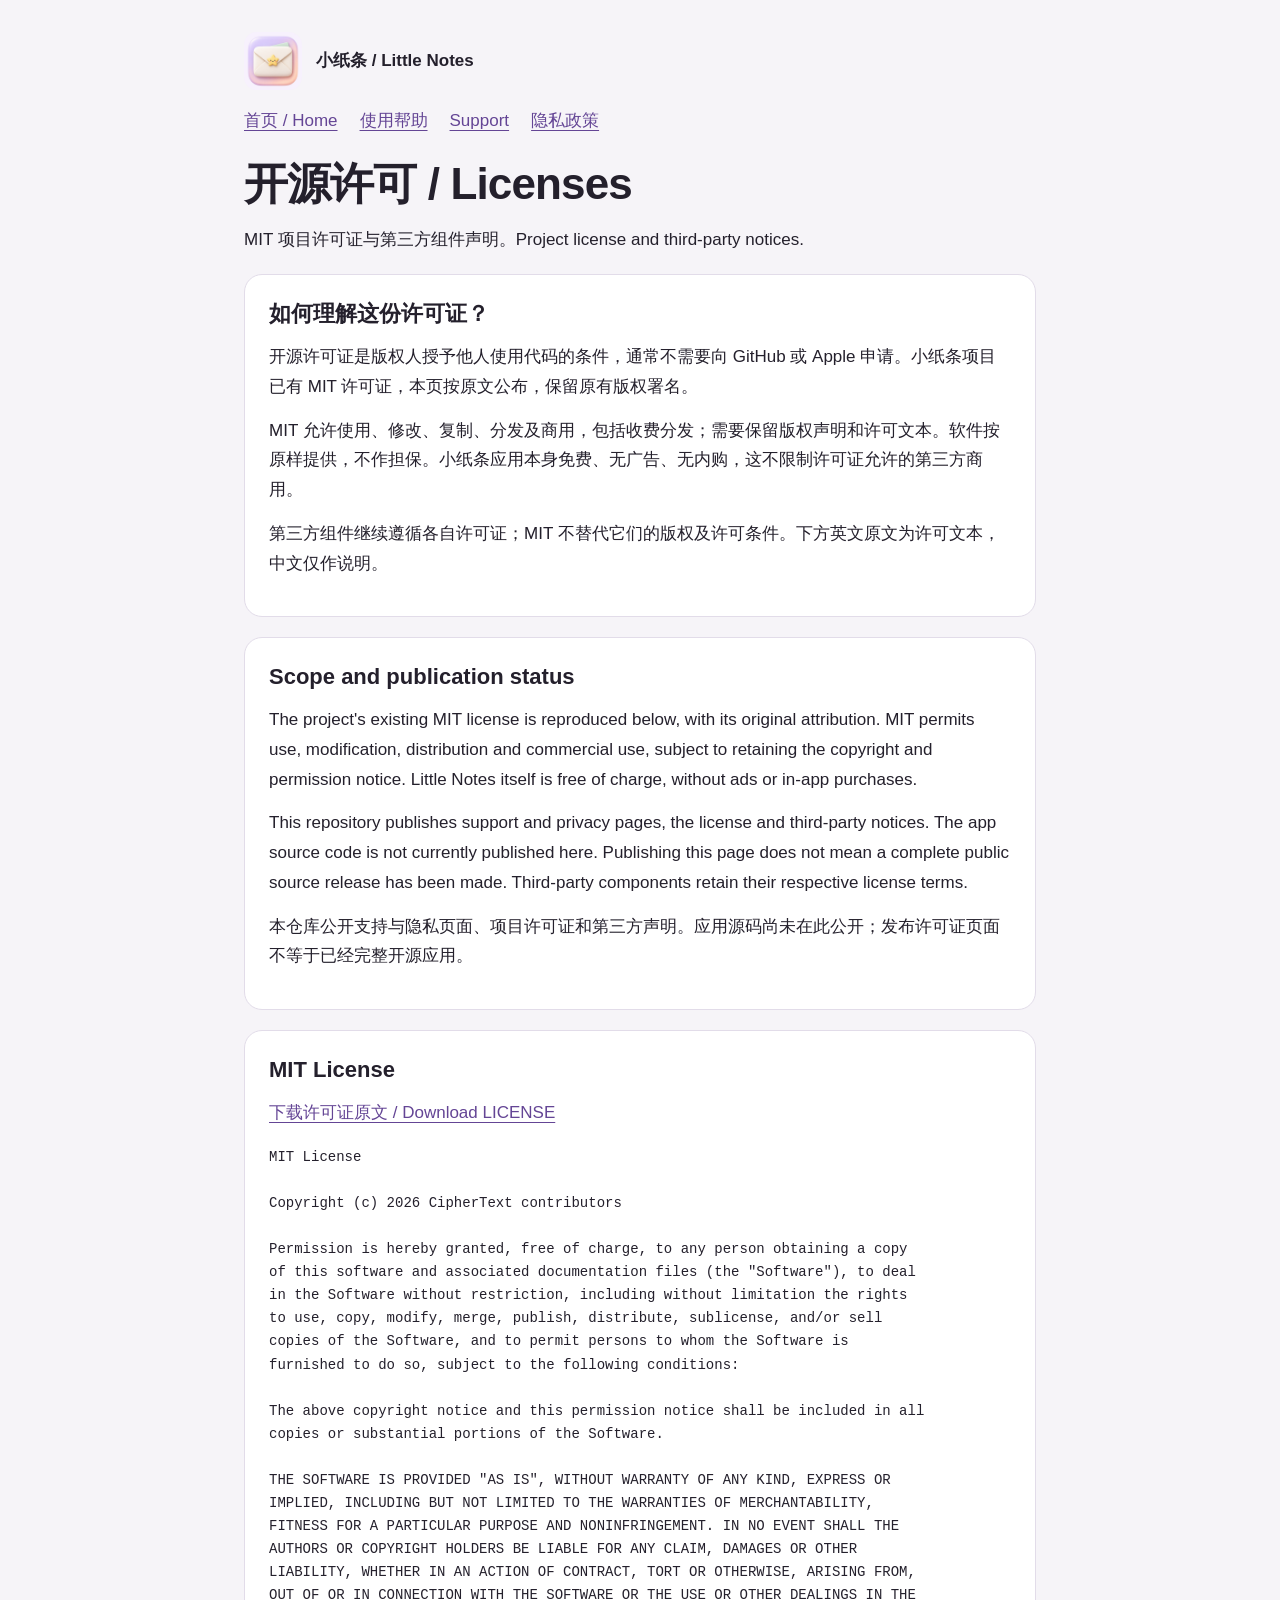
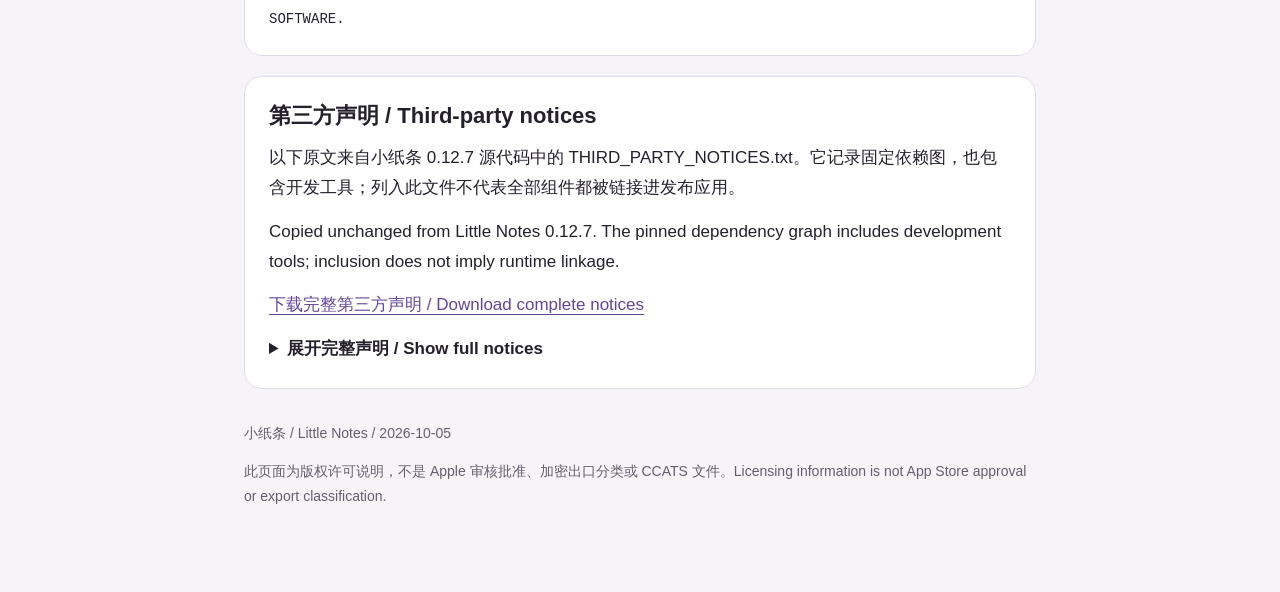
==== commit 9593f2c6: "Update support and privacy pages for 0.12.11 Document contact-specific schemes, keyboard encryption " ====
--- a/licenses.html
+++ b/licenses.html
@@ -1,6 +1,6 @@
 <!doctype html>
-<html lang="zh-Hans"><head><meta charset="utf-8"><meta name="viewport" content="width=device-width,initial-scale=1"><meta name="description" content="小纸条的 MIT 许可证与第三方开源声明。Little Notes MIT license and third-party notices."><title>开源许可 · Licenses · 小纸条</title><link rel="stylesheet" href="style.css"></head>
-<body><main><header><div class="brand"><img src="icon.png" alt="" width="58" height="58"><span>小纸条 · Little Notes</span></div><nav aria-label="Navigation"><a href="index.html">首页 / Home</a><a href="support-zh-Hans.html">使用帮助</a><a href="support-en.html" lang="en">Support</a><a href="privacy-zh-Hans.html">隐私政策</a></nav><h1>开源许可 <span lang="en">/ Licenses</span></h1><p>MIT 项目许可证与第三方组件声明。<span lang="en">Project license and third-party notices.</span></p></header>
+<html lang="zh-Hans"><head><meta charset="utf-8"><meta name="viewport" content="width=device-width,initial-scale=1"><meta name="description" content="小纸条的 MIT 许可证与第三方开源声明。Little Notes MIT license and third-party notices."><title>开源许可 / Licenses / 小纸条</title><link rel="stylesheet" href="style.css"></head>
+<body><main><header><div class="brand"><img src="icon.png" alt="" width="58" height="58"><span>小纸条 / Little Notes</span></div><nav aria-label="Navigation"><a href="index.html">首页 / Home</a><a href="support-zh-Hans.html">使用帮助</a><a href="support-en.html" lang="en">Support</a><a href="privacy-zh-Hans.html">隐私政策</a></nav><h1>开源许可 <span lang="en">/ Licenses</span></h1><p>MIT 项目许可证与第三方组件声明。<span lang="en">Project license and third-party notices.</span></p></header>
 <section><h2>如何理解这份许可证？</h2><p>开源许可证是版权人授予他人使用代码的条件，通常不需要向 GitHub 或 Apple 申请。小纸条项目已有 MIT 许可证，本页按原文公布，保留原有版权署名。</p><p>MIT 允许使用、修改、复制、分发及商用，包括收费分发；需要保留版权声明和许可文本。软件按原样提供，不作担保。小纸条应用本身免费、无广告、无内购，这不限制许可证允许的第三方商用。</p><p>第三方组件继续遵循各自许可证；MIT 不替代它们的版权及许可条件。下方英文原文为许可文本，中文仅作说明。</p></section>
 <section lang="en"><h2>Scope and publication status</h2><p>The project's existing MIT license is reproduced below, with its original attribution. MIT permits use, modification, distribution and commercial use, subject to retaining the copyright and permission notice. Little Notes itself is free of charge, without ads or in-app purchases.</p><p>This repository publishes support and privacy pages, the license and third-party notices. The app source code is not currently published here. Publishing this page does not mean a complete public source release has been made. Third-party components retain their respective license terms.</p><p>本仓库公开支持与隐私页面、项目许可证和第三方声明。应用源码尚未在此公开；发布许可证页面不等于已经完整开源应用。</p></section>
 <section><h2>MIT License</h2><p><a href="LICENSE" download>下载许可证原文 / Download LICENSE</a></p><pre class="license-text">MIT License
@@ -654,4 +654,4 @@
 (INCLUDING NEGLIGENCE OR OTHERWISE) ARISING IN ANY WAY OUT OF THE USE
 OF THIS SOFTWARE, EVEN IF ADVISED OF THE POSSIBILITY OF SUCH DAMAGE.
 </pre></details></section>
-<footer><p>小纸条 · Little Notes · 2026-10-04</p><p>此页面为版权许可说明，不是 Apple 审核批准、加密出口分类或 CCATS 文件。<span lang="en">Licensing information is not App Store approval or export classification.</span></p></footer></main></body></html>
+<footer><p>小纸条 / Little Notes / 2026-10-05</p><p>此页面为版权许可说明，不是 Apple 审核批准、加密出口分类或 CCATS 文件。<span lang="en">Licensing information is not App Store approval or export classification.</span></p></footer></main></body></html>
